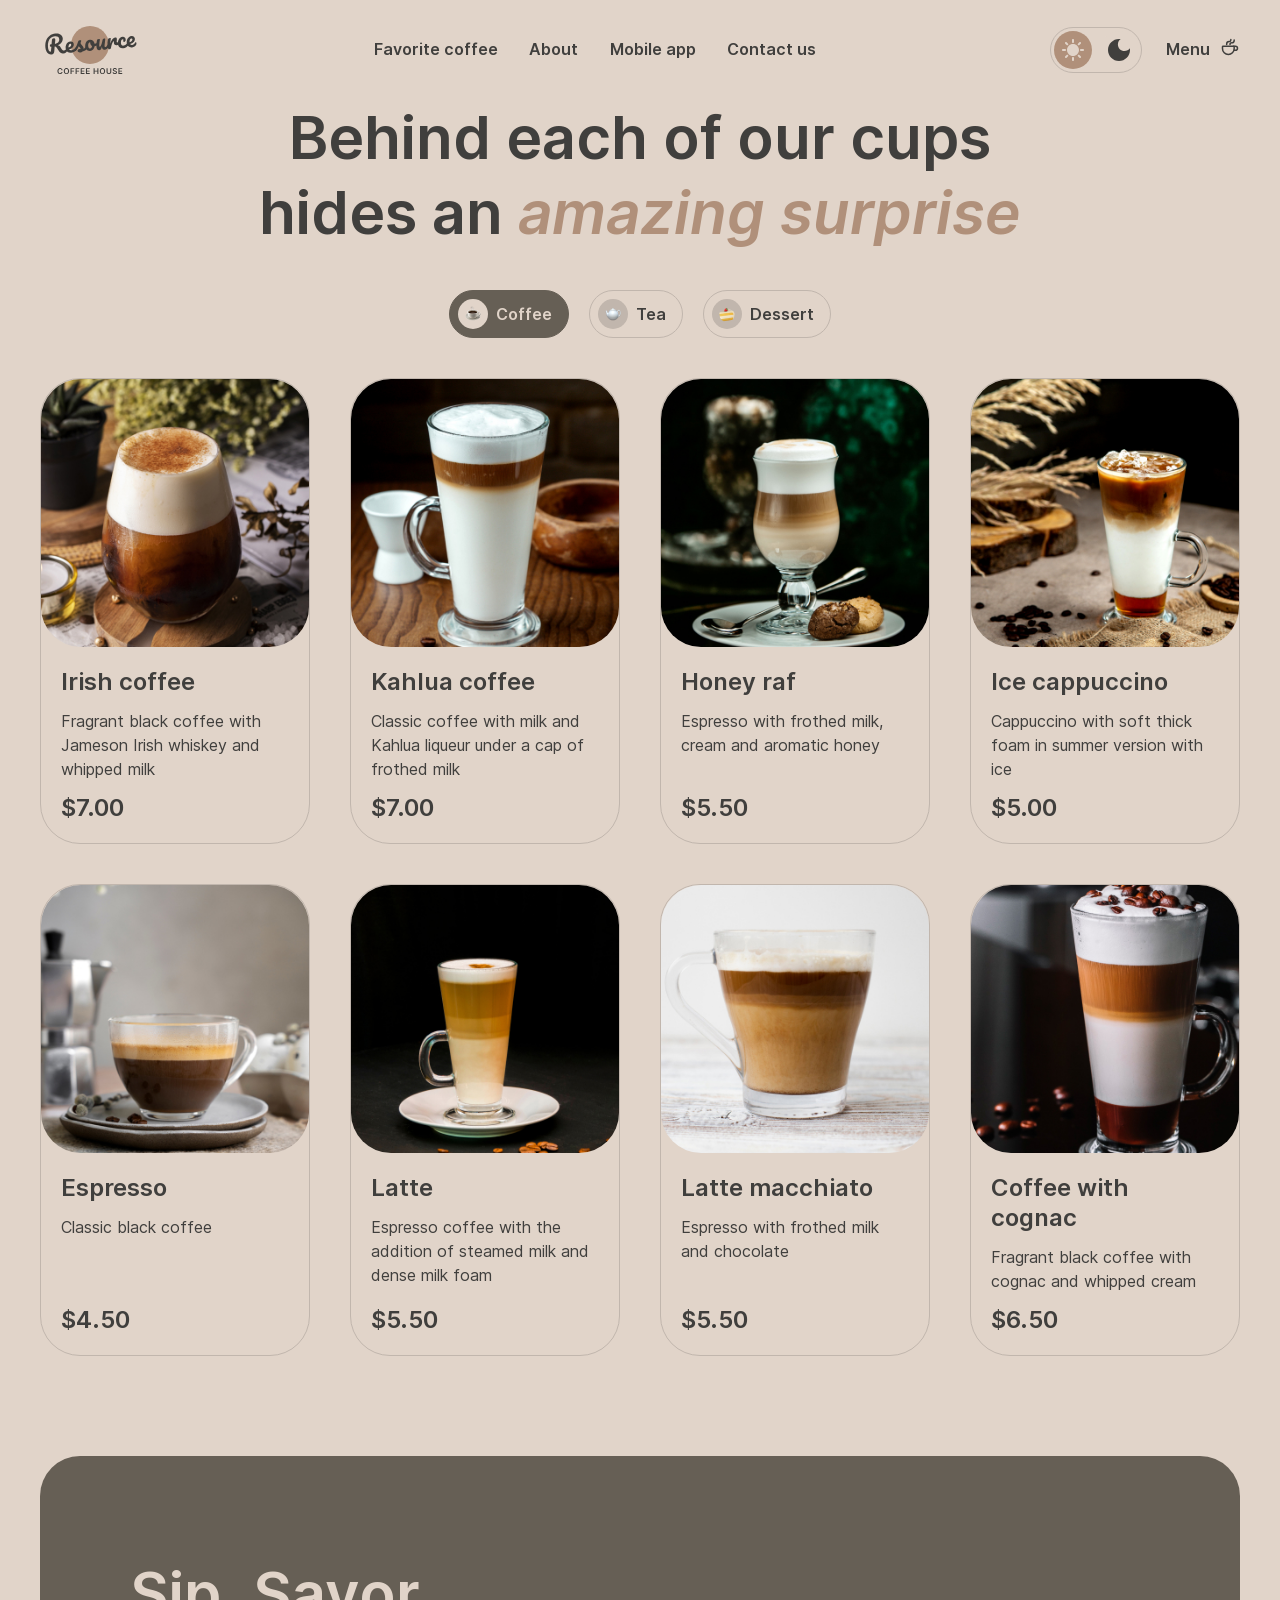
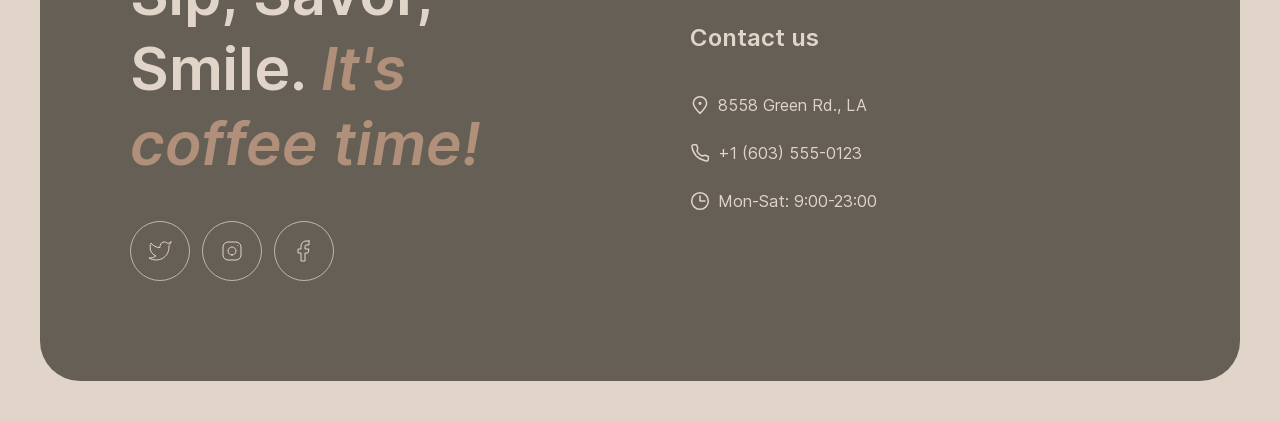
==== menu.html @ 02396955 "feat: implement theme changing" ====
<!DOCTYPE html>
<html lang="en">

<head>
  <meta charset="UTF-8">
  <meta name="viewport" content="width=device-width, initial-scale=1.0">
  <title>Menu</title>
  <link rel="stylesheet" href="style.css">
</head>

<body>
  <div class="wrapper">
    <header class="header">
      <a href="index.html" class="header_main-page">
        <svg class="main-icon">
          <use href="assets/svg/sprites.svg#main-icon"></use>
        </svg>
      </a>
      <nav class="header-menu">
        <ul class="header-menu_list">
          <li class="header-menu_list-item"><a href="index.html#favorite" class="list-item_link">Favorite coffee</a>
          </li>
          <li class="header-menu_list-item"><a href="index.html#about" class="list-item_link">About</a></li>
          <li class="header-menu_list-item"><a href="index.html#mobile-app" class="list-item_link">Mobile app</a></li>
          <li class="header-menu_list-item"><a href="index.html#contact-us" class="list-item_link">Contact us</a></li>
        </ul>
      </nav>
      <div class="header_theme-selector">
        <button class="theme-button button light active">
          <svg class="theme-icon sun-icon">
            <use href="assets/svg/sprites.svg#sun-icon"></use>
          </svg>
        </button>
        <button class="theme-button button dark">
          <svg class="theme-icon moon-icon">
            <use href="assets/svg/sprites.svg#moon-icon"></use>
          </svg>
        </button>
      </div>
      <a href="menu.html" class="header_menu-button">
        <span>Menu</span>
        <svg class="cup-icon" aria-hidden="true">
          <use href="assets/svg/sprites.svg#cup-icon"></use>
        </svg>
      </a>
    </header>
    <main class="main">
      <section class="catalogue-section">
        <h1 class="catalogue-section_title section_title title">Behind each of our cups hides an <span
            class="accent">amazing surprise</span>
        </h1>
        <div class="catalogue-section_buttons">
          <button class="catalogue-section_button button active">
            <img src="assets/img/coffee-cup.png" alt="" class="catalogue-section_button-image">
            <span>Coffee</span>
          </button>
          <button class="catalogue-section_button button">
            <img src="assets/img/teapot.png" alt="" class="catalogue-section_button-image">
            <span>Tea</span>
          </button>
          <button class="catalogue-section_button button">
            <img src="assets/img/cake-slice.png" alt="" class="catalogue-section_button-image">
            <span>Dessert</span>
          </button>
        </div>
        <div class="catalogue-cards">
          <div class="catalogue-card">
            <img src="assets/img/coffee-1.jpg" alt="Irish coffee" class="catalogue-card_image">
            <div class="catalogue-card_info">
              <h2 class="catalogue-card_title title">Irish coffee</h2>
              <p class="catalogue-card_description">Fragrant black coffee with Jameson Irish whiskey and whipped milk
              </p>
              <h3 class="catalogue-card_price title">$7.00</h3>
            </div>
          </div>
          <div class="catalogue-card">
            <img src="assets/img/coffee-2.jpg" alt="Kahlua coffee" class="catalogue-card_image">
            <div class="catalogue-card_info">
              <h3 class="catalogue-card_title">Kahlua coffee</h3>
              <p class="catalogue-card_description">Classic coffee with milk and Kahlua liqueur under a cap of frothed
                milk</p>
              <h3 class="catalogue-card_price">$7.00</h3>
            </div>
          </div>
          <div class="catalogue-card">
            <img src="assets/img/coffee-3.jpg" alt="Honey raf" class="catalogue-card_image">
            <div class="catalogue-card_info">
              <h3 class="catalogue-card_title">Honey raf</h3>
              <p class="catalogue-card_description">Espresso with frothed milk, cream and aromatic honey</p>
              <h3 class="catalogue-card_price">$5.50</h3>
            </div>
          </div>
          <div class="catalogue-card">
            <img src="assets/img/coffee-4.jpg" alt="Ice cappuccino" class="catalogue-card_image">
            <div class="catalogue-card_info">
              <h3 class="catalogue-card_title">Ice cappuccino</h3>
              <p class="catalogue-card_description">Cappuccino with soft thick foam in summer version with ice</p>
              <h3 class="catalogue-card_price">$5.00</h3>
            </div>
          </div>
          <div class="catalogue-card">
            <img src="assets/img/coffee-5.jpg" alt="Espresso" class="catalogue-card_image">
            <div class="catalogue-card_info">
              <h3 class="catalogue-card_title">Espresso</h3>
              <p class="catalogue-card_description">Classic black coffee</p>
              <h3 class="catalogue-card_price">$4.50</h3>
            </div>
          </div>
          <div class="catalogue-card">
            <img src="assets/img/coffee-6.jpg" alt="Latte" class="catalogue-card_image">
            <div class="catalogue-card_info">
              <h3 class="catalogue-card_title">Latte</h3>
              <p class="catalogue-card_description">Espresso coffee with the addition of steamed milk and dense milk
                foam
              </p>
              <h3 class="catalogue-card_price">$5.50</h3>
            </div>
          </div>
          <div class="catalogue-card">
            <img src="assets/img/coffee-7.jpg" alt="Latte macchiato" class="catalogue-card_image">
            <div class="catalogue-card_info">
              <h3 class="catalogue-card_title">Latte macchiato</h3>
              <p class="catalogue-card_description">Espresso with frothed milk and chocolate</p>
              <h3 class="catalogue-card_price">$5.50</h3>
            </div>
          </div>
          <div class="catalogue-card">
            <img src="assets/img/coffee-8.jpg" alt="Coffee with cognac" class="catalogue-card_image">
            <div class="catalogue-card_info">
              <h3 class="catalogue-card_title title">Coffee with cognac</h3>
              <p class="catalogue-card_description">Fragrant black coffee with cognac and whipped cream</p>
              <h3 class="catalogue-card_price title">$6.50</h3>
            </div>
          </div>
        </div>
      </section>
    </main>
    <footer class="footer" id="contact-us">
      <div class="footer-container">
        <div class="deviz-container">
          <h2 class="deviz-container_title title section_title">Sip, Savor, Smile. <span class="accent">It's coffee
              time!</span></h2>
          <div class="social-buttons">
            <a href="https://x.com" target="_blank" rel="external" class="button social-button">
              <svg class="social-icon twitter-icon">
                <use href="assets/svg/sprites.svg#twitter-icon"></use>
              </svg>
            </a>
            <a href="https://instagram.com" target="_blank" rel="external" class="button social-button">
              <svg class="social-icon instagram-icon">
                <use href="assets/svg/sprites.svg#instagram-icon"></use>
              </svg>
            </a>
            <a href="https://facebook.com" target="_blank" rel="external" class="button social-button">
              <svg class="social-icon facebook-icon">
                <use href="assets/svg/sprites.svg#facebook-icon"></use>
              </svg>
            </a>
          </div>
        </div>
        <div class="contacts-container">
          <h3 class="contacts-container_title title">Contact us</h3>
          <ul class="contacts-list">
            <li class="contact-item map">
              <a href="geo:30.1738192,-92.0418576,114m" class="contact-item_link">
                <svg class="map-icon" aria-hidden="true">
                  <use href="assets/svg/sprites.svg#map-icon"></use>
                </svg>
                <span>8558 Green Rd., LA</span>
              </a>
            </li>
            <li class="contact-item phone">
              <a href="tel:+16035550123" class="contact-item_link">
                <svg class="phone-icon" aria-hidden="true">
                  <use href="assets/svg/sprites.svg#phone-icon"></use>
                </svg>
                <span>+1 (603) 555-0123</span>
              </a>
            </li>
            <li class="contact-item worktime">
              <svg class="clock-icon" aria-hidden="true">
                <use href="assets/svg/sprites.svg#clock-icon"></use>
              </svg>
              <span>Mon-Sat: 9:00-23:00</span>
            </li>
          </ul>
        </div>
      </div>
    </footer>

  </div>
  <script src="index.js"></script>
</body>

</html>
---- style.css ----
@font-face {
  font-family: 'Inter';
  src: url('assets/fonts/Inter-Regular.woff2') format('woff2');
  font-weight: 400;
  font-style: normal;
  font-display: swap;
}

/* 2. Italic (Курсив) */
@font-face {
  font-family: 'Inter';
  src: url('assets/fonts/Inter-Italic.woff2') format('woff2');
  font-weight: 400;
  font-style: italic;
  font-display: swap;
}

/* 3. SemiBold (Полужирный) */
@font-face {
  font-family: 'Inter';
  src: url('assets/fonts/Inter-SemiBold.woff2') format('woff2');
  font-weight: 600;
  /* 600 — это стандартное цифровое значение для SemiBold */
  font-style: normal;
  font-display: swap;
}

/* 4. SemiBold Italic (Полужирный курсив) */
@font-face {
  font-family: 'Inter';
  src: url('assets/fonts/Inter-SemiBoldItalic.woff2') format('woff2');
  font-weight: 600;
  font-style: italic;
  font-display: swap;
}

:root {
  color-scheme: light dark;
  --text-primary: light-dark(#403f3d, #e1d4c9);
  --text-inverse: light-dark(#e1d4c9, #e1d4c9);
  --text-accent: light-dark(#b0907a, #b0907a);
  --bg-page: light-dark(#e1d4c9, #292826);
  --bg-container: light-dark(#665f55, #403f3d);
  --bg-overlay: light-dark(#403f3dcc, #292826cc);
  --border-primary: light-dark(#c1b6ad, #665f55);
  --border-inverse: light-dark(#665f55, #c1b6ad);
}

[data-theme="light"] {
  color-scheme: light;
}

[data-theme="dark"] {
  color-scheme: dark;
}

* {
  margin: 0;
  padding: 0;
  box-sizing: border-box;
}

html {
  scroll-behavior: smooth;
}

body {
  font-family: "Inter", sans-serif;
  font-optical-sizing: auto;
  font-style: normal;
  font-weight: 400;
  line-height: 150%;
  color: var(--text-primary);
  background-color: var(--bg-page);
}

.wrapper {
  display: flex;
  flex-direction: column;
  max-inline-size: 1440px;
  margin: 0 auto;
}

.header {
  display: flex;
  align-items: center;
  padding: 20px 40px;
  font-weight: 600;
  gap: 24px;
}

.header_main-page {
  margin-inline-end: auto;
}

.main-icon {
  display: flex;
  inline-size: 100px;
  block-size: 60px;
  fill: var(--text-primary);
}

@media screen and (max-width: 768px) {
  .header-menu {
    display: none;
  }
}

.header-menu_list {
  display: flex;
  justify-content: space-between;
  align-items: center;
  list-style-type: none;
  gap: clamp(0.313rem, -2.188rem + 5.208vi, 2.5rem);
}

.header_theme-selector {
  display: flex;
  gap: 8px;
  padding: 3px;
  border-radius: 100px;
  margin-inline-start: auto;
  border: 1px solid var(--border-primary);
}

.button {
  border: 0;
  border-radius: 100px;
  background-color: var(--bg-page);
  font: inherit;
  color: inherit;
  font-weight: 600;
  cursor: pointer;
  display: flex;
  align-items: center;
  justify-content: center;
}

.theme-button {
  padding: 8px;
  transition: background-color 0.3s ease-in-out;
}

.theme-button .theme-icon {
  pointer-events: none;
}

.sun-icon {
  inline-size: 22px;
  block-size: 22px;
  fill: var(--text-inverse);
  transition: fill 0.3s ease-in-out;
}

.moon-icon {
  inline-size: 22px;
  block-size: 22px;
  fill: var(--text-primary);
  transition: fill 0.3s ease-in-out;
}

.theme-button:hover {
  background-color: var(--bg-container);
}

.theme-button:hover .moon-icon {
  fill: var(--text-inverse);
}

.theme-button.active {
  background-color: var(--text-accent);
}

.header_menu-button {
  border-radius: 0;
  display: flex;
  gap: 10px;
  text-decoration: none;
  color: inherit;
  border-block-end: 2px solid transparent;
  transition: border-color 0.3s ease-in-out;
}

.header_menu-button:hover {
  border-block-end-color: var(--text-primary);
}

@media screen and (max-width: 768px) {
  .header_menu-button {
    display: none;
  }
}

.cup-icon {
  inline-size: 20px;
  block-size: 20px;
  fill: none;
  stroke: var(--text-primary);
}

.header-menu_list-item {
  text-align: center;
  border-block-end: 2px solid transparent;
  transition: border-color 0.3s ease-in-out;
}

.header-menu_list-item:hover {
  border-block-end-color: var(--text-primary);
}

.list-item_link {
  text-decoration: none;
  color: inherit;
  padding-block: 10px;
}

.header_hamburger {
  display: none;
  inline-size: 44px;
  block-size: 44px;
  border: 1px solid var(--border-inverse);
  border-radius: 100px;
}

@media screen and (max-width: 768px) {
  .header_hamburger {
    display: flex;
    position: relative;
    flex-direction: column;
    justify-content: center;
    gap: 8px;
    align-items: center;
  }

  .header_hamburger-line {
    width: 16px;
    border: 1.5px solid var(--text-primary);
    transition: all 0.5s ease-in-out;
  }
}

.main {
  padding: 0 40px;
  display: flex;
  flex-direction: column;
  gap: 100px;
}

.hero-section {
  background-image: url('assets/img/hero.jpg');
  background-position: center;
  background-size: cover;
  color: var(--text-inverse);
  border-radius: 40px;
}

.title {
  font-weight: 600;
}

.hero-section_container {
  inline-size: 530px;
  display: flex;
  flex-direction: column;
  gap: 40px;
  margin: 100px 100px 100px clamp(3.75rem, 0.893rem + 5.952vi, 6.25rem);
}

.hero-section_title {
  line-height: 105%;
  font-size: 72px;
}


.catalogue-section_title {
  max-width: 800px;
  text-align: center;
}

.catalogue-section {
  display: flex;
  flex-direction: column;
  gap: 40px;
  align-items: center;
}

.catalogue-section_buttons {
  display: flex;
  gap: 20px;
}

.catalogue-section_button {
  border: 1px solid var(--border-primary);
  border-radius: 100px;
  padding: 8px 16px 8px 8px;
  display: flex;
  gap: 8px;
  transition: background-color 0.3s ease-in-out, border-color 0.3s ease-in-out, color 0.3s ease-in-out;
}

.catalogue-section_button:hover {
  border-color: var(--bg-container);
  background-color: var(--bg-container);
  color: var(--text-inverse);
}

.catalogue-section_button-image {
  inline-size: 30px;
  padding: 7px;
  border-radius: 100px;
  background-color: var(--border-primary);
  transition: background-color 0.3s ease-in-out;
}

.catalogue-section_button:hover .catalogue-section_button-image {
  background-color: var(--bg-page);
}

.catalogue-section_button.active {
  border-color: var(--bg-container);
  background-color: var(--bg-container);
  color: var(--text-inverse);
}

.catalogue-section_button.active .catalogue-section_button-image {
  background-color: var(--bg-page);
}

.catalogue-cards {
  display: grid;
  grid-template-columns: repeat(4, 1fr);
  grid-template-rows: auto;
  gap: 40px;
  inline-size: 100%;
  max-inline-size: 100%;
}

.catalogue-card {
  display: flex;
  flex-direction: column;
  border-radius: 40px;
  border: 1px solid var(--border-primary);
}

.catalogue-card_image {
  inline-size: 100%;
  border-radius: 40px;
  object-view-box: inset(5%);
  transition: object-view-box 0.3s ease-in-out;
}

.catalogue-card_image:hover {
  object-view-box: inset(0%);
}

.catalogue-card_info {
  display: flex;
  flex-direction: column;
  gap: 12px;
  margin: 20px;
  block-size: 100%;
}

.catalogue-card_price {
  margin-block-start: auto;
}

.hero-section_button {
  align-self: flex-start;
  padding: 20px 78px;
  text-decoration: none;
  color: var(--text-primary);
  display: flex;
  align-items: center;
  gap: 0;
  transition: gap 0.3s ease-in-out, padding 0.3s ease-in-out;
}

.hero-section_button .cup-icon {
  max-inline-size: 0;
  opacity: 0;
  transition: max-inline-size 0.3s ease-in-out, opacity 0.3s ease-in-out;
}

.hero-section_button:hover {
  gap: 8px;
  padding-inline: 64px;
}

.hero-section_button:hover .cup-icon {
  max-inline-size: 20px;
  opacity: 1;
}

.section_title {
  line-height: 125%;
  font-size: 60px;
}

.slider-content_about-title,
.contacts-container_title,
.catalogue-card_title,
.catalogue-card_price {
  line-height: 125%;
  font-size: 24px;
}

.title .accent {
  font-style: italic;
  color: var(--text-accent);
}

.slider-section {
  display: flex;
  flex-direction: column;
  align-items: center;
  gap: 40px;
}

.slider-section_title {
  text-align: center;
}

.slider-container {
  display: flex;
  align-items: center;
  align-self: stretch;
}

.slider-icon {
  inline-size: 14px;
  block-size: 13px;
  fill: none;
  stroke: var(--text-primary);
  transition: stroke 0.3s ease-in-out;
}

.slider-buttons {
  display: flex;
  gap: 12px;
}

.slider-button {
  inline-size: 60px;
  block-size: 60px;
  border: 1px solid var(--border-primary);
  padding: 0;
  transition: background-color 0.3s ease-in-out, border-color 0.3s ease-in-out;
}

.slider-button:hover {
  border-color: var(--bg-container);
  background-color: var(--bg-container);
}

.slider-button:hover .slider-icon {
  stroke: var(--text-inverse);
}

.flat-button {
  inline-size: 40px;
  block-size: 4px;
  padding: 0;
  background-color: var(--border-primary);
}

.flat-button.active {
  background-color: var(--border-inverse);
}

.slider-content {
  inline-size: 480px;
  margin: 0 auto;
  display: flex;
  flex-direction: column;
  align-items: center;
  gap: 20px;
}

.slider-image {
  inline-size: 100%;
}

.slider-content_about {
  display: flex;
  flex-direction: column;
  align-items: center;
  gap: 16px;
}

.slider-content_about-description {
  text-align: center;
}

.about-section {
  display: flex;
  flex-direction: column;
  align-items: center;
  gap: 40px;
}

.about-section_images {
  inline-size: 100%;
  display: grid;
  grid-template-columns: 1fr 1fr;
  grid-template-rows: clamp(14.375rem, 0.089rem + 29.762vi, 26.875rem) clamp(4rem, 0rem + 8.333vi, 7.5rem) clamp(14.375rem, 0.089rem + 29.762vi, 26.875rem);
  gap: 40px;
  grid-template-areas:
    "img1 img3"
    "img1 img4"
    "img2 img4";
}

@media (max-width: 768px) {
  .about-section_images {
    grid-template-columns: 1fr;
    grid-template-rows: repeat(2, 590px);
    grid-template-areas:
      "img1"
      "img4";
  }

  .image2,
  .image3 {
    display: none;
  }
}

.about-section_image {
  inline-size: 100%;
  block-size: 100%;
  object-fit: cover;
  border-radius: 20px;
  object-position: center;
  object-view-box: inset(5%);
  transition: object-view-box 0.3s ease-in-out;
}

.about-section_image:hover {
  object-view-box: inset(0%);
}

.image1 {
  grid-area: img1;
}

.image2 {
  grid-area: img2;
}

.image3 {
  grid-area: img3;
}

.image4 {
  grid-area: img4;
}

.mobile-app-section {
  display: flex;
  justify-content: space-between;
  gap: 100px;
  align-items: center;
}

@media (max-width: 1024px) {
  .mobile-app-section {
    flex-direction: column;
  }
}

.mobile-app-section_container {
  display: flex;
  flex-direction: column;
  gap: 40px;
}

.mobile-app-section_download-buttons {
  display: flex;
  gap: 20px;
}

.mobile-app-section_download-button {
  border: 1px solid var(--border-primary);
  padding: 10px 20px;
  inline-size: 200px;
  display: flex;
  justify-content: start;
  gap: 12px;
  text-decoration: none;
  color: inherit;
  transition: background-color 0.3s ease-in-out, border-color 0.3s ease-in-out;
}

.mobile-app-section_download-button:hover {
  border-color: var(--bg-container);
  background-color: var(--bg-container);
}

.text-wrap {
  display: flex;
  flex-direction: column;
  gap: 2px;
  align-items: flex-start;
  transition: color 0.3s ease-in-out;
}

.mobile-app-section_download-button:hover .text-wrap {
  color: var(--text-inverse);
}

.mobile-app-icon {
  fill: var(--text-primary);
  transition: fill 0.3s ease-in-out;
}

.apple-icon {
  inline-size: 27px;
  block-size: 32px;
}

.google-play-icon {
  inline-size: 31px;
  block-size: 33px;
}

.mobile-app-section_download-button:hover .mobile-app-icon {
  fill: var(--text-inverse);
}

.caption {
  font-size: 10px;
  line-height: 140%;
}

.mobile-app-section_image {
  max-inline-size: 630px;
  inline-size: 100%;
  block-size: 100%;
  min-inline-size: 0;
}

.footer {
  padding: 100px 40px 40px;
  color: var(--text-inverse);
}

.footer-container {
  background-color: var(--bg-container);
  border-radius: 40px;
  padding: 100px clamp(3.75rem, 0.893rem + 5.952vi, 6.25rem);
  display: grid;
  grid-template-columns: 1fr 1fr;
  gap: 100px;
  align-items: center;
}

@media (max-width: 768px) {
  .footer-container {
    grid-template-columns: 1fr;
  }
}

.deviz-container,
.contacts-container {
  display: flex;
  flex-direction: column;
  gap: 40px;
}

.social-buttons {
  display: flex;
  gap: 12px;
}

.social-button {
  inline-size: 60px;
  block-size: 60px;
  padding: 0;
  background-color: var(--bg-container);
  border: 1px solid var(--border-primary);
  transition: background-color 0.3s ease-in-out;
}

.social-button:hover {
  background-color: var(--border-primary);
}

.social-icon {
  inline-size: 24px;
  block-size: 24px;
  fill: none;
  stroke: var(--text-inverse);
  transition: stroke 0.3s ease-in-out;
}

.social-button:hover .social-icon {
  stroke: var(--text-primary);
}

.contacts-list {
  list-style-type: none;
  display: flex;
  flex-direction: column;
  gap: 20px;
}

.contact-item_link,
.worktime {
  display: inline-flex;
  gap: 8px;
  align-items: center;
  text-decoration: none;
  color: inherit;
  border-block-end: 2px solid transparent;
  transition: border-color 0.3s ease-in-out;
}

.contact-item_link:hover {
  border-block-end-color: var(--text-inverse);
}

.phone-icon,
.clock-icon,
.map-icon {
  inline-size: 20px;
  block-size: 20px;
  fill: none;
  stroke: var(--text-inverse);
}

.map-icon {
  fill: var(--text-inverse);
}
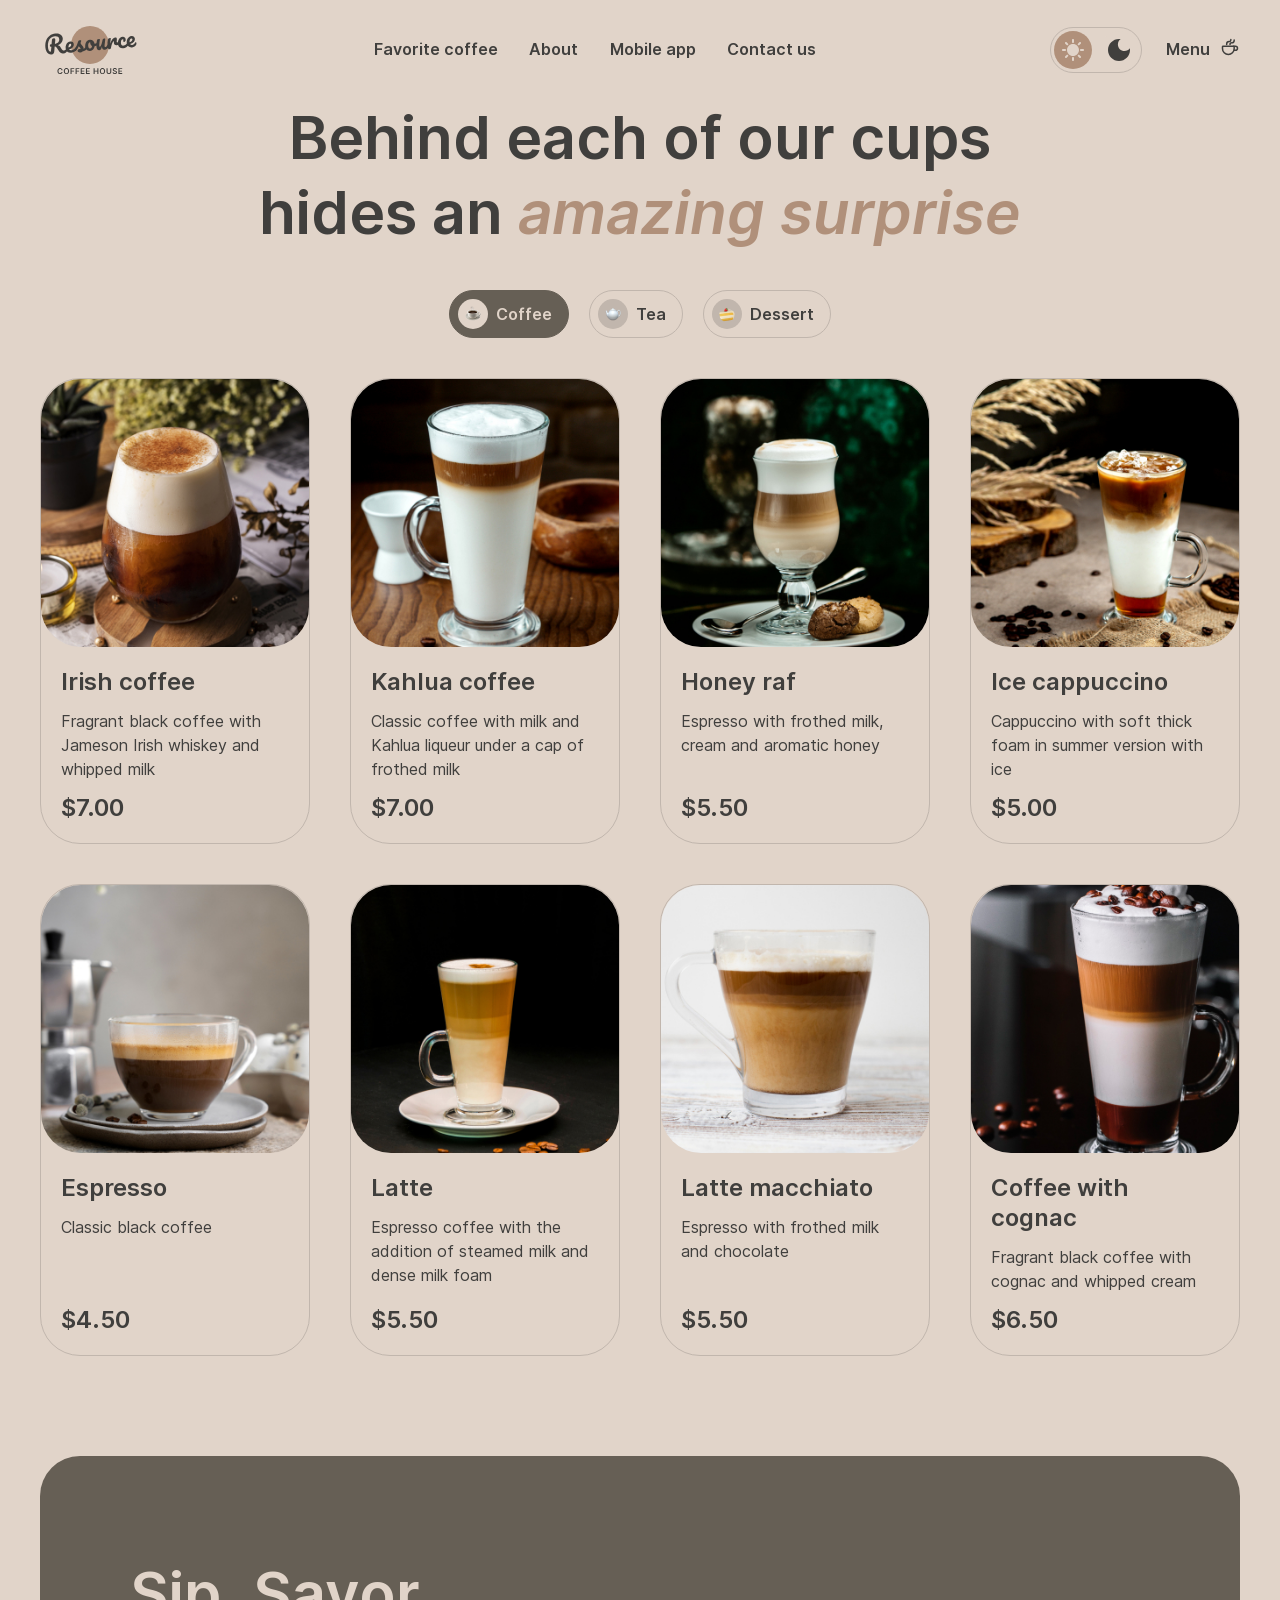
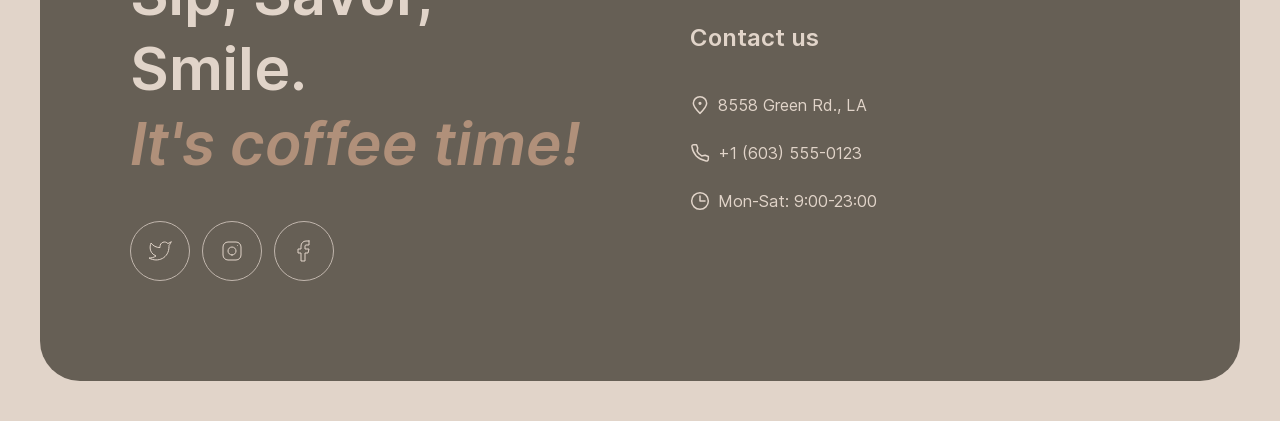
==== commit 66eab625: "feat: add adaptive for menu page" ====
--- a/menu.html
+++ b/menu.html
@@ -5,7 +5,19 @@
   <meta charset="UTF-8">
   <meta name="viewport" content="width=device-width, initial-scale=1.0">
   <title>Menu</title>
+  <script>
+    (function () {
+      try {
+        const theme = localStorage.getItem('theme');
+        if (theme === 'dark') document.documentElement.setAttribute('data-theme', 'dark');
+        else document.documentElement.setAttribute('data-theme', 'light');
+      } catch (error) {
+        document.documentElement.setAttribute('data-theme', 'light');
+      }
+    })();
+  </script>
   <link rel="stylesheet" href="style.css">
+  <link rel="icon" type="image/png" href="assets/img/coffee-cup.png">
 </head>
 
 <body>
@@ -43,6 +55,10 @@
           <use href="assets/svg/sprites.svg#cup-icon"></use>
         </svg>
       </a>
+      <div class="header_hamburger">
+        <span class="header_hamburger-line"></span>
+        <span class="header_hamburger-line"></span>
+      </div>
     </header>
     <main class="main">
       <section class="catalogue-section">
@@ -133,12 +149,17 @@
             </div>
           </div>
         </div>
+        <button class="more-button button slider-button">
+          <svg class="slider-icon more-button-icon">
+            <use href="assets/svg/sprites.svg#more-button-icon"></use>
+          </svg>
+        </button>
       </section>
     </main>
     <footer class="footer" id="contact-us">
       <div class="footer-container">
-        <div class="deviz-container">
-          <h2 class="deviz-container_title title section_title">Sip, Savor, Smile. <span class="accent">It's coffee
+        <div class="motto-container">
+          <h2 class="motto-container_title title section_title">Sip, Savor, Smile. <span class="accent">It's&nbsp;coffee
               time!</span></h2>
           <div class="social-buttons">
             <a href="https://x.com" target="_blank" rel="external" class="button social-button">
--- a/style.css
+++ b/style.css
@@ -89,6 +89,13 @@
   gap: 24px;
 }
 
+@media screen and (max-width: 768px) {
+  .header {
+    gap: clamp(0.75rem, 0.015rem + 3.093vi, 1.5rem);
+    padding-inline: clamp(1rem, -0.469rem + 6.186vi, 2.5rem);
+  }
+}
+
 .header_main-page {
   margin-inline-end: auto;
 }
@@ -246,6 +253,12 @@
   gap: 100px;
 }
 
+@media screen and (max-width: 768px) {
+  .main {
+    padding-inline: clamp(1rem, -0.469rem + 6.186vi, 2.5rem);
+  }
+}
+
 .hero-section {
   background-image: url('assets/img/hero.jpg');
   background-position: center;
@@ -260,10 +273,20 @@
 
 .hero-section_container {
   inline-size: 530px;
+  max-inline-size: 100%;
   display: flex;
   flex-direction: column;
   gap: 40px;
   margin: 100px 100px 100px clamp(3.75rem, 0.893rem + 5.952vi, 6.25rem);
+}
+
+@media screen and (max-width: 768px) {
+  .hero-section_container {
+    inline-size: auto;
+    margin-block: clamp(3.75rem, 1.302rem + 10.309vi, 6.25rem);
+    margin-inline-start: clamp(1rem, -1.693rem + 11.34vi, 3.75rem);
+    margin-inline-end: clamp(1rem, -4.142rem + 21.649vi, 6.25rem);
+  }
 }
 
 .hero-section_title {
@@ -271,6 +294,12 @@
   font-size: 72px;
 }
 
+@media screen and (max-width: 768px) {
+  .hero-section_title {
+    line-height: clamp(3.019rem, 1.348rem + 7.036vi, 4.725rem);
+    font-size: clamp(2.625rem, 0.789rem + 7.732vi, 4.5rem);
+  }
+}
 
 .catalogue-section_title {
   max-width: 800px;
@@ -287,6 +316,12 @@
 .catalogue-section_buttons {
   display: flex;
   gap: 20px;
+}
+
+@media screen and (max-width: 512px) {
+  .catalogue-section_buttons {
+    gap: clamp(0.5rem, -1.659rem + 9.091vi, 1.25rem);
+  }
 }
 
 .catalogue-section_button {
@@ -335,6 +370,26 @@
   max-inline-size: 100%;
 }
 
+@media screen and (max-width: 1024px) {
+  .catalogue-cards {
+    grid-template-columns: repeat(2, 1fr);
+  }
+
+  .catalogue-cards> :nth-child(n + 5) {
+    display: none;
+  }
+}
+
+@media screen and (max-width: 512px) {
+  .catalogue-cards {
+    grid-template-columns: 1fr;
+  }
+
+  .catalogue-card {
+    margin-inline: 19px;
+  }
+}
+
 .catalogue-card {
   display: flex;
   flex-direction: column;
@@ -395,6 +450,12 @@
 .section_title {
   line-height: 125%;
   font-size: 60px;
+}
+
+@media screen and (max-width: 768px) {
+  .section_title {
+    font-size: clamp(2rem, 0.286rem + 7.216vi, 3.75rem);
+  }
 }
 
 .slider-content_about-title,
@@ -405,6 +466,7 @@
   font-size: 24px;
 }
 
+
 .title .accent {
   font-style: italic;
   color: var(--text-accent);
@@ -425,6 +487,7 @@
   display: flex;
   align-items: center;
   align-self: stretch;
+  justify-content: space-between;
 }
 
 .slider-icon {
@@ -435,6 +498,11 @@
   transition: stroke 0.3s ease-in-out;
 }
 
+.more-button-icon {
+  inline-size: 24px;
+  block-size: 24px;
+}
+
 .slider-buttons {
   display: flex;
   gap: 12px;
@@ -448,6 +516,22 @@
   transition: background-color 0.3s ease-in-out, border-color 0.3s ease-in-out;
 }
 
+@media screen and (max-width: 668px) {
+  .slider-button {
+    display: none;
+  }
+}
+
+.more-button {
+  display: none;
+}
+
+@media screen and (max-width: 1024px) {
+  .more-button {
+    display: block;
+  }
+}
+
 .slider-button:hover {
   border-color: var(--bg-container);
   background-color: var(--bg-container);
@@ -470,7 +554,6 @@
 
 .slider-content {
   inline-size: 480px;
-  margin: 0 auto;
   display: flex;
   flex-direction: column;
   align-items: center;
@@ -511,7 +594,7 @@
     "img2 img4";
 }
 
-@media (max-width: 768px) {
+@media screen and (max-width: 768px) {
   .about-section_images {
     grid-template-columns: 1fr;
     grid-template-rows: repeat(2, 590px);
@@ -563,7 +646,7 @@
   align-items: center;
 }
 
-@media (max-width: 1024px) {
+@media screen and (max-width: 1024px) {
   .mobile-app-section {
     flex-direction: column;
   }
@@ -577,6 +660,7 @@
 
 .mobile-app-section_download-buttons {
   display: flex;
+  flex-wrap: wrap;
   gap: 20px;
 }
 
@@ -655,13 +739,19 @@
   align-items: center;
 }
 
-@media (max-width: 768px) {
+@media screen and (max-width: 768px) {
+  .footer {
+    padding-inline: clamp(1rem, -0.469rem + 6.186vi, 2.5rem);
+  }
+
   .footer-container {
     grid-template-columns: 1fr;
-  }
-}
-
-.deviz-container,
+    padding: clamp(3.75rem, 1.302rem + 10.309vi, 6.25rem) clamp(1rem, -1.693rem + 11.34vi, 3.75rem);
+    gap: clamp(2.5rem, -1.173rem + 15.464vi, 6.25rem);
+  }
+}
+
+.motto-container,
 .contacts-container {
   display: flex;
   flex-direction: column;
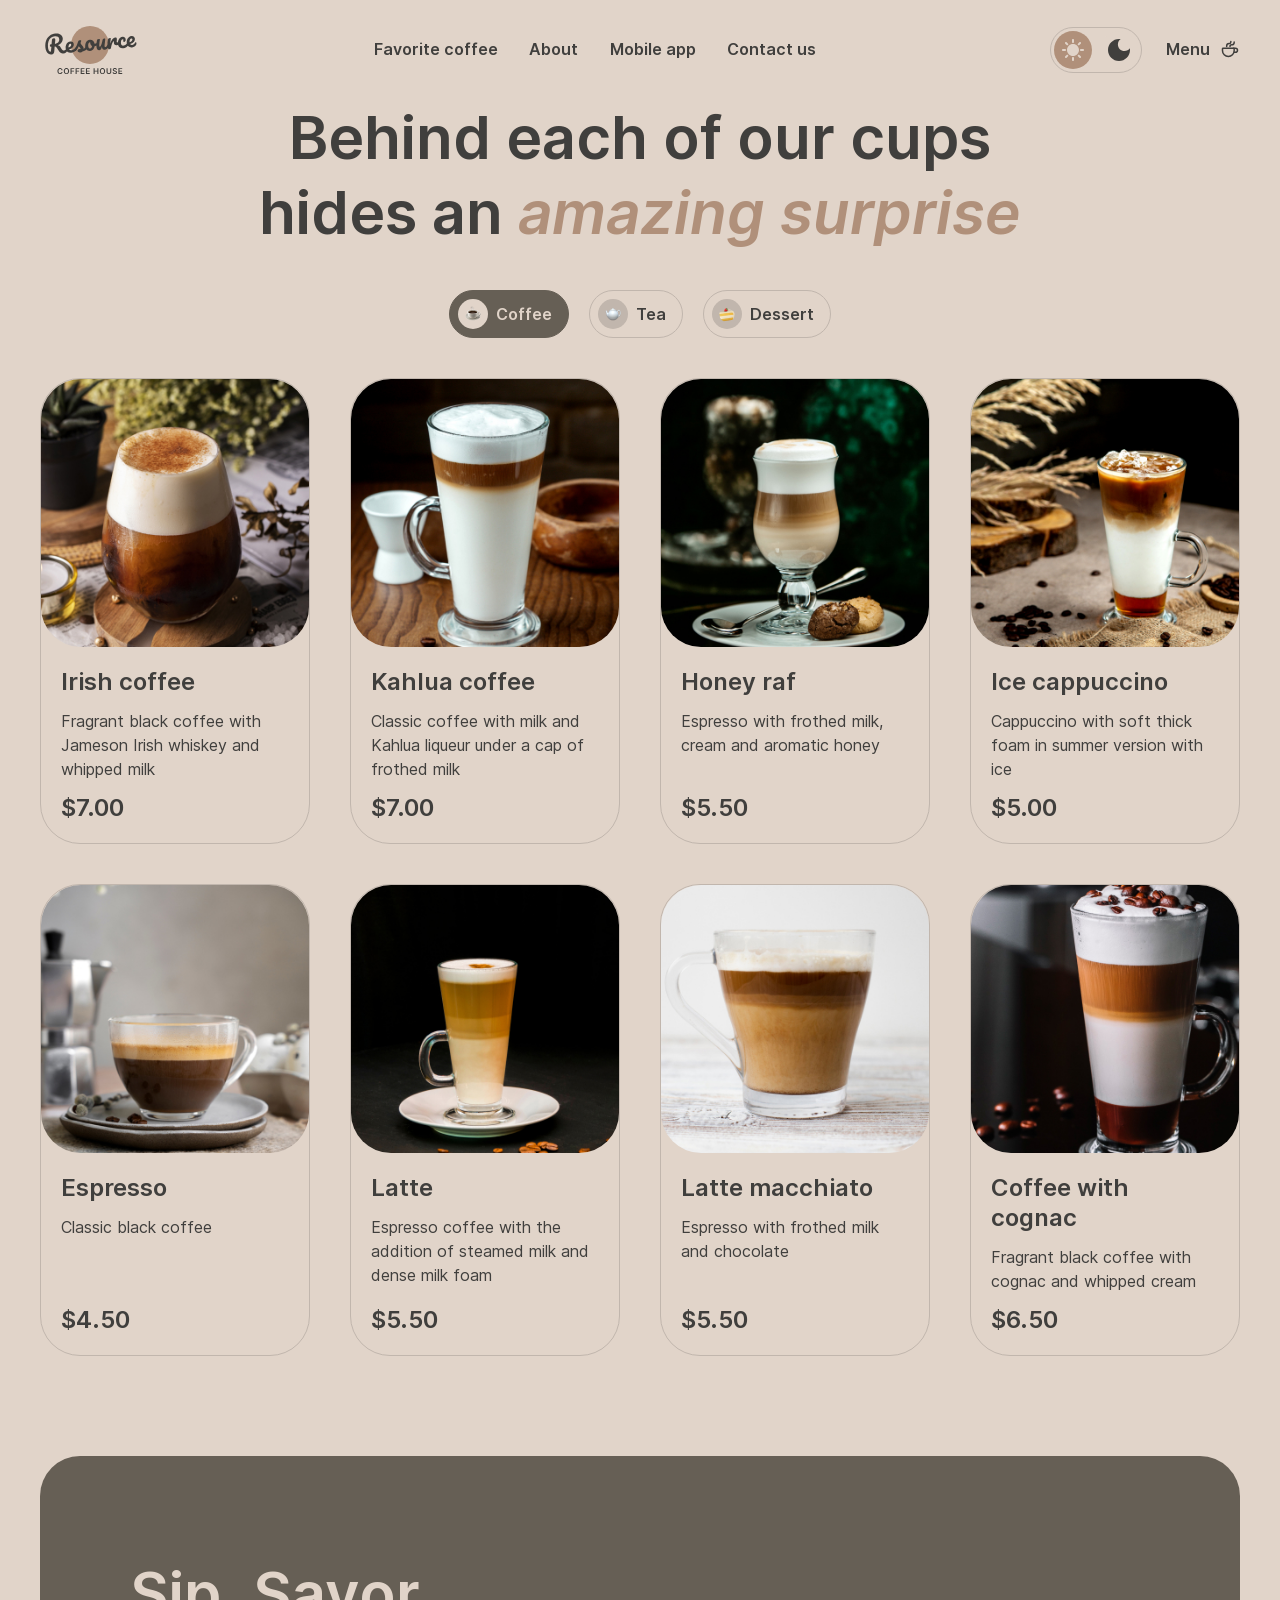
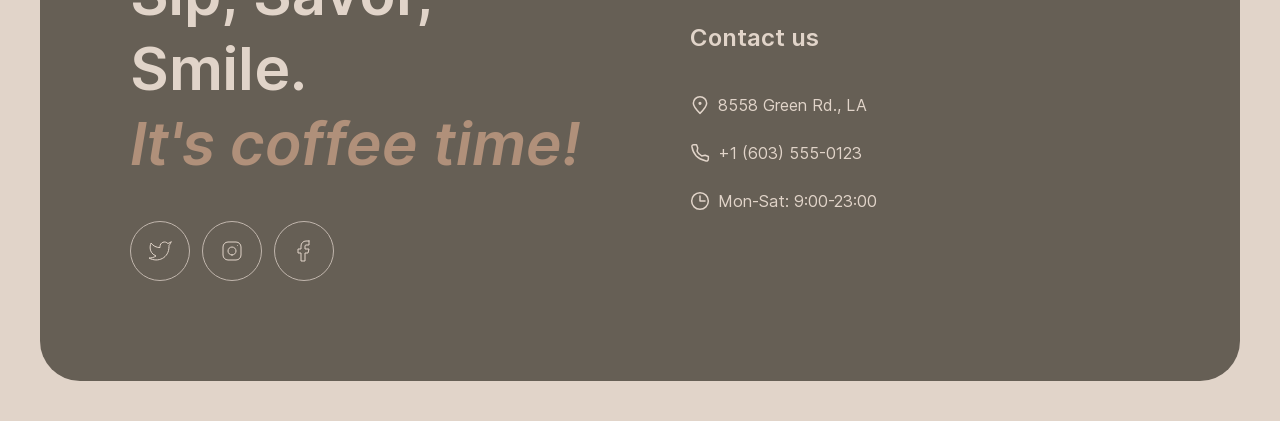
==== commit 938c6156: "feat: add hamburger menu" ====
--- a/menu.html
+++ b/menu.html
@@ -28,15 +28,23 @@
           <use href="assets/svg/sprites.svg#main-icon"></use>
         </svg>
       </a>
-      <nav class="header-menu">
-        <ul class="header-menu_list">
-          <li class="header-menu_list-item"><a href="index.html#favorite" class="list-item_link">Favorite coffee</a>
-          </li>
-          <li class="header-menu_list-item"><a href="index.html#about" class="list-item_link">About</a></li>
-          <li class="header-menu_list-item"><a href="index.html#mobile-app" class="list-item_link">Mobile app</a></li>
-          <li class="header-menu_list-item"><a href="index.html#contact-us" class="list-item_link">Contact us</a></li>
-        </ul>
-      </nav>
+      <div class="header-menu_wrapper">
+        <nav class="header-menu">
+          <ul class="header-menu_list">
+            <li class="header-menu_list-item"><a href="index.html#favorite" class="list-item_link">Favorite coffee</a>
+            </li>
+            <li class="header-menu_list-item"><a href="index.html#about" class="list-item_link">About</a></li>
+            <li class="header-menu_list-item"><a href="index.html#mobile-app" class="list-item_link">Mobile app</a></li>
+            <li class="header-menu_list-item"><a href="index.html#contact-us" class="list-item_link">Contact us</a></li>
+          </ul>
+        </nav>
+        <a href="menu.html" class="header_menu-button button">
+          <span>Menu</span>
+          <svg class="cup-icon" aria-hidden="true">
+            <use href="assets/svg/sprites.svg#cup-icon"></use>
+          </svg>
+        </a>
+      </div>
       <div class="header_theme-selector">
         <button class="theme-button button light active">
           <svg class="theme-icon sun-icon">
@@ -49,12 +57,6 @@
           </svg>
         </button>
       </div>
-      <a href="menu.html" class="header_menu-button">
-        <span>Menu</span>
-        <svg class="cup-icon" aria-hidden="true">
-          <use href="assets/svg/sprites.svg#cup-icon"></use>
-        </svg>
-      </a>
       <div class="header_hamburger">
         <span class="header_hamburger-line"></span>
         <span class="header_hamburger-line"></span>
@@ -183,7 +185,8 @@
           <h3 class="contacts-container_title title">Contact us</h3>
           <ul class="contacts-list">
             <li class="contact-item map">
-              <a href="geo:30.1738192,-92.0418576,114m" class="contact-item_link">
+              <a href="https://maps.app.goo.gl/gYYZoxvgKLScQP7v8" target="_blank" rel="external"
+                class="contact-item_link">
                 <svg class="map-icon" aria-hidden="true">
                   <use href="assets/svg/sprites.svg#map-icon"></use>
                 </svg>
@@ -210,7 +213,7 @@
     </footer>
 
   </div>
-  <script src="index.js"></script>
+  <script type="module" src="index.js"></script>
 </body>
 
 </html>
--- a/style.css
+++ b/style.css
@@ -82,6 +82,7 @@
 }
 
 .header {
+  position: relative;
   display: flex;
   align-items: center;
   padding: 20px 40px;
@@ -98,6 +99,12 @@
 
 .header_main-page {
   margin-inline-end: auto;
+  border-radius: 20px;
+  transition: background-color 0.3s ease-in-out;
+}
+
+.header_main-page:hover {
+  background-color: var(--bg-container);
 }
 
 .main-icon {
@@ -105,12 +112,15 @@
   inline-size: 100px;
   block-size: 60px;
   fill: var(--text-primary);
-}
-
-@media screen and (max-width: 768px) {
-  .header-menu {
-    display: none;
-  }
+  transition: fill 0.3s ease-in-out;
+}
+
+.header_main-page:hover .main-icon {
+  fill: var(--text-inverse);
+}
+
+.header-menu_wrapper {
+  display: contents;
 }
 
 .header-menu_list {
@@ -179,6 +189,7 @@
 }
 
 .header_menu-button {
+  order: 4;
   border-radius: 0;
   display: flex;
   gap: 10px;
@@ -192,17 +203,49 @@
   border-block-end-color: var(--text-primary);
 }
 
-@media screen and (max-width: 768px) {
-  .header_menu-button {
-    display: none;
-  }
-}
-
 .cup-icon {
   inline-size: 20px;
   block-size: 20px;
   fill: none;
   stroke: var(--text-primary);
+}
+
+@media screen and (max-width: 768px) {
+  body.is-open {
+    overflow-y: hidden;
+  }
+
+  .header-menu_wrapper {
+    padding-inline: 40px;
+    display: flex;
+    flex-direction: column;
+    gap: 100px;
+    justify-content: center;
+    align-items: center;
+    position: absolute;
+    inset: 100% 0 0 0;
+    height: calc(100dvh - 100%);
+    z-index: 10;
+    background-color: var(--bg-page);
+    font-size: 32px;
+    line-height: 125%;
+    clip-path: inset(0 0 0 100%);
+    transition: clip-path 0.3s ease-in-out;
+  }
+
+  .header-menu_wrapper.is-open {
+    clip-path: inset(0 0 0 0);
+  }
+
+  .header-menu_list {
+    flex-direction: column;
+    gap: 60px;
+  }
+
+  .cup-icon {
+    inline-size: 40px;
+    block-size: 40px;
+  }
 }
 
 .header-menu_list-item {
@@ -227,6 +270,7 @@
   block-size: 44px;
   border: 1px solid var(--border-inverse);
   border-radius: 100px;
+  cursor: pointer;
 }
 
 @media screen and (max-width: 768px) {
@@ -237,12 +281,30 @@
     justify-content: center;
     gap: 8px;
     align-items: center;
+    transition: background-color 0.3s ease-in-out, border-color 0.3s ease-in-out;
+  }
+
+  .header_hamburger:hover {
+    background-color: var(--bg-container);
+    border-color: var(--bg-container);
   }
 
   .header_hamburger-line {
     width: 16px;
     border: 1.5px solid var(--text-primary);
-    transition: all 0.5s ease-in-out;
+    transition: border-color 0.3s ease-in-out, transform 0.3s ease-in-out;
+  }
+
+  .header_hamburger:hover .header_hamburger-line {
+    border-color: var(--text-inverse);
+  }
+
+  .header_hamburger.is-open .header_hamburger-line:nth-child(1) {
+    transform: translateY(5px) rotate(45deg);
+  }
+
+  .header_hamburger.is-open .header_hamburger-line:nth-child(2) {
+    transform: translateY(-5px) rotate(-45deg);
   }
 }
 
@@ -395,6 +457,7 @@
   flex-direction: column;
   border-radius: 40px;
   border: 1px solid var(--border-primary);
+  cursor: pointer;
 }
 
 .catalogue-card_image {
@@ -404,7 +467,7 @@
   transition: object-view-box 0.3s ease-in-out;
 }
 
-.catalogue-card_image:hover {
+.catalogue-card:hover .catalogue-card_image {
   object-view-box: inset(0%);
 }
 
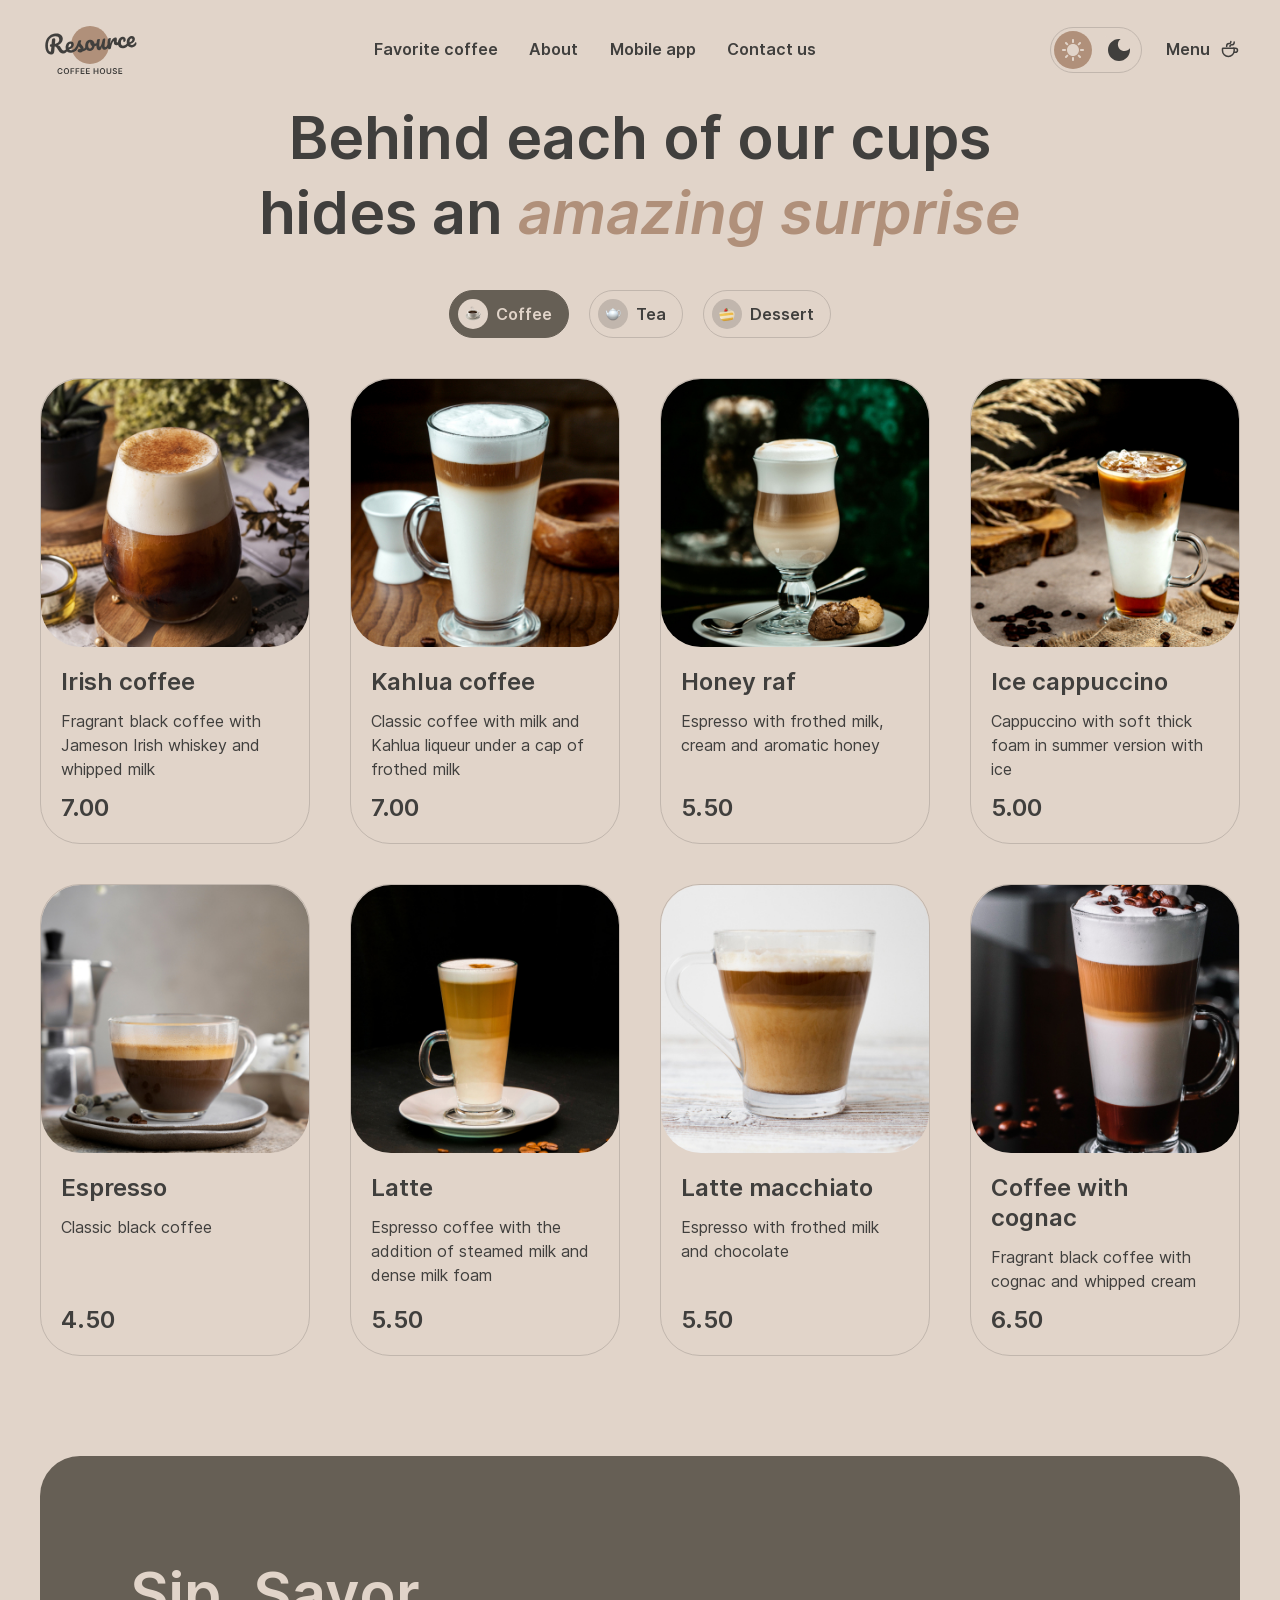
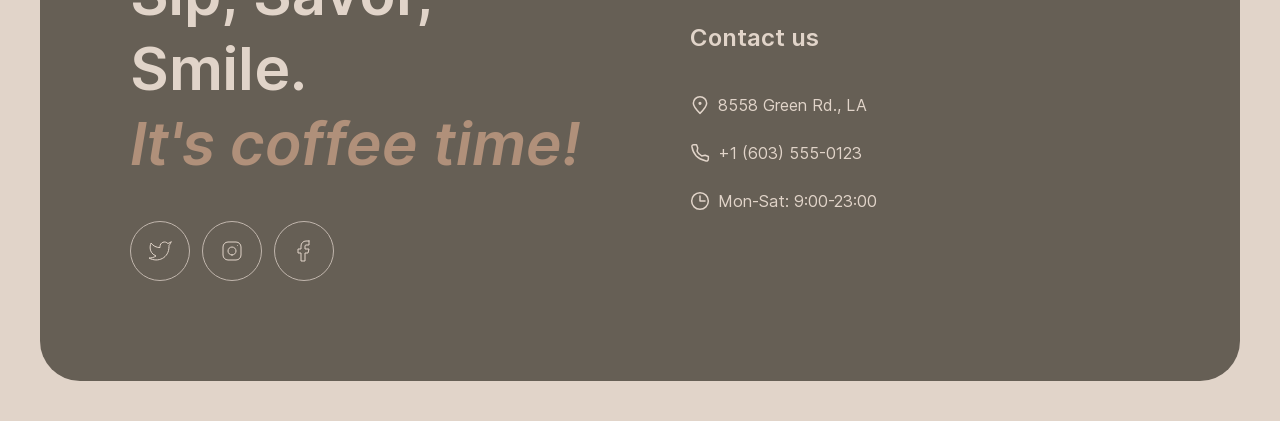
==== commit d77e0596: "feat: add menu page implementation from array" ====
--- a/menu.html
+++ b/menu.html
@@ -68,89 +68,20 @@
             class="accent">amazing surprise</span>
         </h1>
         <div class="catalogue-section_buttons">
-          <button class="catalogue-section_button button active">
+          <button class="catalogue-section_button button active" data-category="coffee">
             <img src="assets/img/coffee-cup.png" alt="" class="catalogue-section_button-image">
             <span>Coffee</span>
           </button>
-          <button class="catalogue-section_button button">
+          <button class="catalogue-section_button button" data-category="tea">
             <img src="assets/img/teapot.png" alt="" class="catalogue-section_button-image">
             <span>Tea</span>
           </button>
-          <button class="catalogue-section_button button">
+          <button class="catalogue-section_button button" data-category="dessert">
             <img src="assets/img/cake-slice.png" alt="" class="catalogue-section_button-image">
             <span>Dessert</span>
           </button>
         </div>
-        <div class="catalogue-cards">
-          <div class="catalogue-card">
-            <img src="assets/img/coffee-1.jpg" alt="Irish coffee" class="catalogue-card_image">
-            <div class="catalogue-card_info">
-              <h2 class="catalogue-card_title title">Irish coffee</h2>
-              <p class="catalogue-card_description">Fragrant black coffee with Jameson Irish whiskey and whipped milk
-              </p>
-              <h3 class="catalogue-card_price title">$7.00</h3>
-            </div>
-          </div>
-          <div class="catalogue-card">
-            <img src="assets/img/coffee-2.jpg" alt="Kahlua coffee" class="catalogue-card_image">
-            <div class="catalogue-card_info">
-              <h3 class="catalogue-card_title">Kahlua coffee</h3>
-              <p class="catalogue-card_description">Classic coffee with milk and Kahlua liqueur under a cap of frothed
-                milk</p>
-              <h3 class="catalogue-card_price">$7.00</h3>
-            </div>
-          </div>
-          <div class="catalogue-card">
-            <img src="assets/img/coffee-3.jpg" alt="Honey raf" class="catalogue-card_image">
-            <div class="catalogue-card_info">
-              <h3 class="catalogue-card_title">Honey raf</h3>
-              <p class="catalogue-card_description">Espresso with frothed milk, cream and aromatic honey</p>
-              <h3 class="catalogue-card_price">$5.50</h3>
-            </div>
-          </div>
-          <div class="catalogue-card">
-            <img src="assets/img/coffee-4.jpg" alt="Ice cappuccino" class="catalogue-card_image">
-            <div class="catalogue-card_info">
-              <h3 class="catalogue-card_title">Ice cappuccino</h3>
-              <p class="catalogue-card_description">Cappuccino with soft thick foam in summer version with ice</p>
-              <h3 class="catalogue-card_price">$5.00</h3>
-            </div>
-          </div>
-          <div class="catalogue-card">
-            <img src="assets/img/coffee-5.jpg" alt="Espresso" class="catalogue-card_image">
-            <div class="catalogue-card_info">
-              <h3 class="catalogue-card_title">Espresso</h3>
-              <p class="catalogue-card_description">Classic black coffee</p>
-              <h3 class="catalogue-card_price">$4.50</h3>
-            </div>
-          </div>
-          <div class="catalogue-card">
-            <img src="assets/img/coffee-6.jpg" alt="Latte" class="catalogue-card_image">
-            <div class="catalogue-card_info">
-              <h3 class="catalogue-card_title">Latte</h3>
-              <p class="catalogue-card_description">Espresso coffee with the addition of steamed milk and dense milk
-                foam
-              </p>
-              <h3 class="catalogue-card_price">$5.50</h3>
-            </div>
-          </div>
-          <div class="catalogue-card">
-            <img src="assets/img/coffee-7.jpg" alt="Latte macchiato" class="catalogue-card_image">
-            <div class="catalogue-card_info">
-              <h3 class="catalogue-card_title">Latte macchiato</h3>
-              <p class="catalogue-card_description">Espresso with frothed milk and chocolate</p>
-              <h3 class="catalogue-card_price">$5.50</h3>
-            </div>
-          </div>
-          <div class="catalogue-card">
-            <img src="assets/img/coffee-8.jpg" alt="Coffee with cognac" class="catalogue-card_image">
-            <div class="catalogue-card_info">
-              <h3 class="catalogue-card_title title">Coffee with cognac</h3>
-              <p class="catalogue-card_description">Fragrant black coffee with cognac and whipped cream</p>
-              <h3 class="catalogue-card_price title">$6.50</h3>
-            </div>
-          </div>
-        </div>
+        <div class="catalogue-cards"></div>
         <button class="more-button button slider-button">
           <svg class="slider-icon more-button-icon">
             <use href="assets/svg/sprites.svg#more-button-icon"></use>
--- a/style.css
+++ b/style.css
@@ -436,10 +436,6 @@
   .catalogue-cards {
     grid-template-columns: repeat(2, 1fr);
   }
-
-  .catalogue-cards> :nth-child(n + 5) {
-    display: none;
-  }
 }
 
 @media screen and (max-width: 512px) {
@@ -583,15 +579,9 @@
   .slider-button {
     display: none;
   }
-}
-
-.more-button {
-  display: none;
-}
-
-@media screen and (max-width: 1024px) {
-  .more-button {
-    display: block;
+
+  .slider-container {
+    justify-content: center;
   }
 }
 
@@ -602,6 +592,43 @@
 
 .slider-button:hover .slider-icon {
   stroke: var(--text-inverse);
+}
+
+.slider-content {
+  display: grid;
+  position: relative;
+}
+
+.slider-slide {
+  grid-area: 1 / 1;
+  opacity: 0;
+  visibility: hidden;
+  max-inline-size: 480px;
+  display: flex;
+  flex-direction: column;
+  align-items: center;
+  gap: 20px;
+  transition: opacity 0.3s ease-in-out, visibility 0.3s ease-in-out;
+}
+
+.slider-slide.active {
+  opacity: 1;
+  visibility: visible;
+}
+
+.slider-image {
+  inline-size: 100%;
+}
+
+.slider-content_about {
+  display: flex;
+  flex-direction: column;
+  align-items: center;
+  gap: 16px;
+}
+
+.slider-content_about-description {
+  text-align: center;
 }
 
 .flat-button {
@@ -613,29 +640,6 @@
 
 .flat-button.active {
   background-color: var(--border-inverse);
-}
-
-.slider-content {
-  inline-size: 480px;
-  display: flex;
-  flex-direction: column;
-  align-items: center;
-  gap: 20px;
-}
-
-.slider-image {
-  inline-size: 100%;
-}
-
-.slider-content_about {
-  display: flex;
-  flex-direction: column;
-  align-items: center;
-  gap: 16px;
-}
-
-.slider-content_about-description {
-  text-align: center;
 }
 
 .about-section {
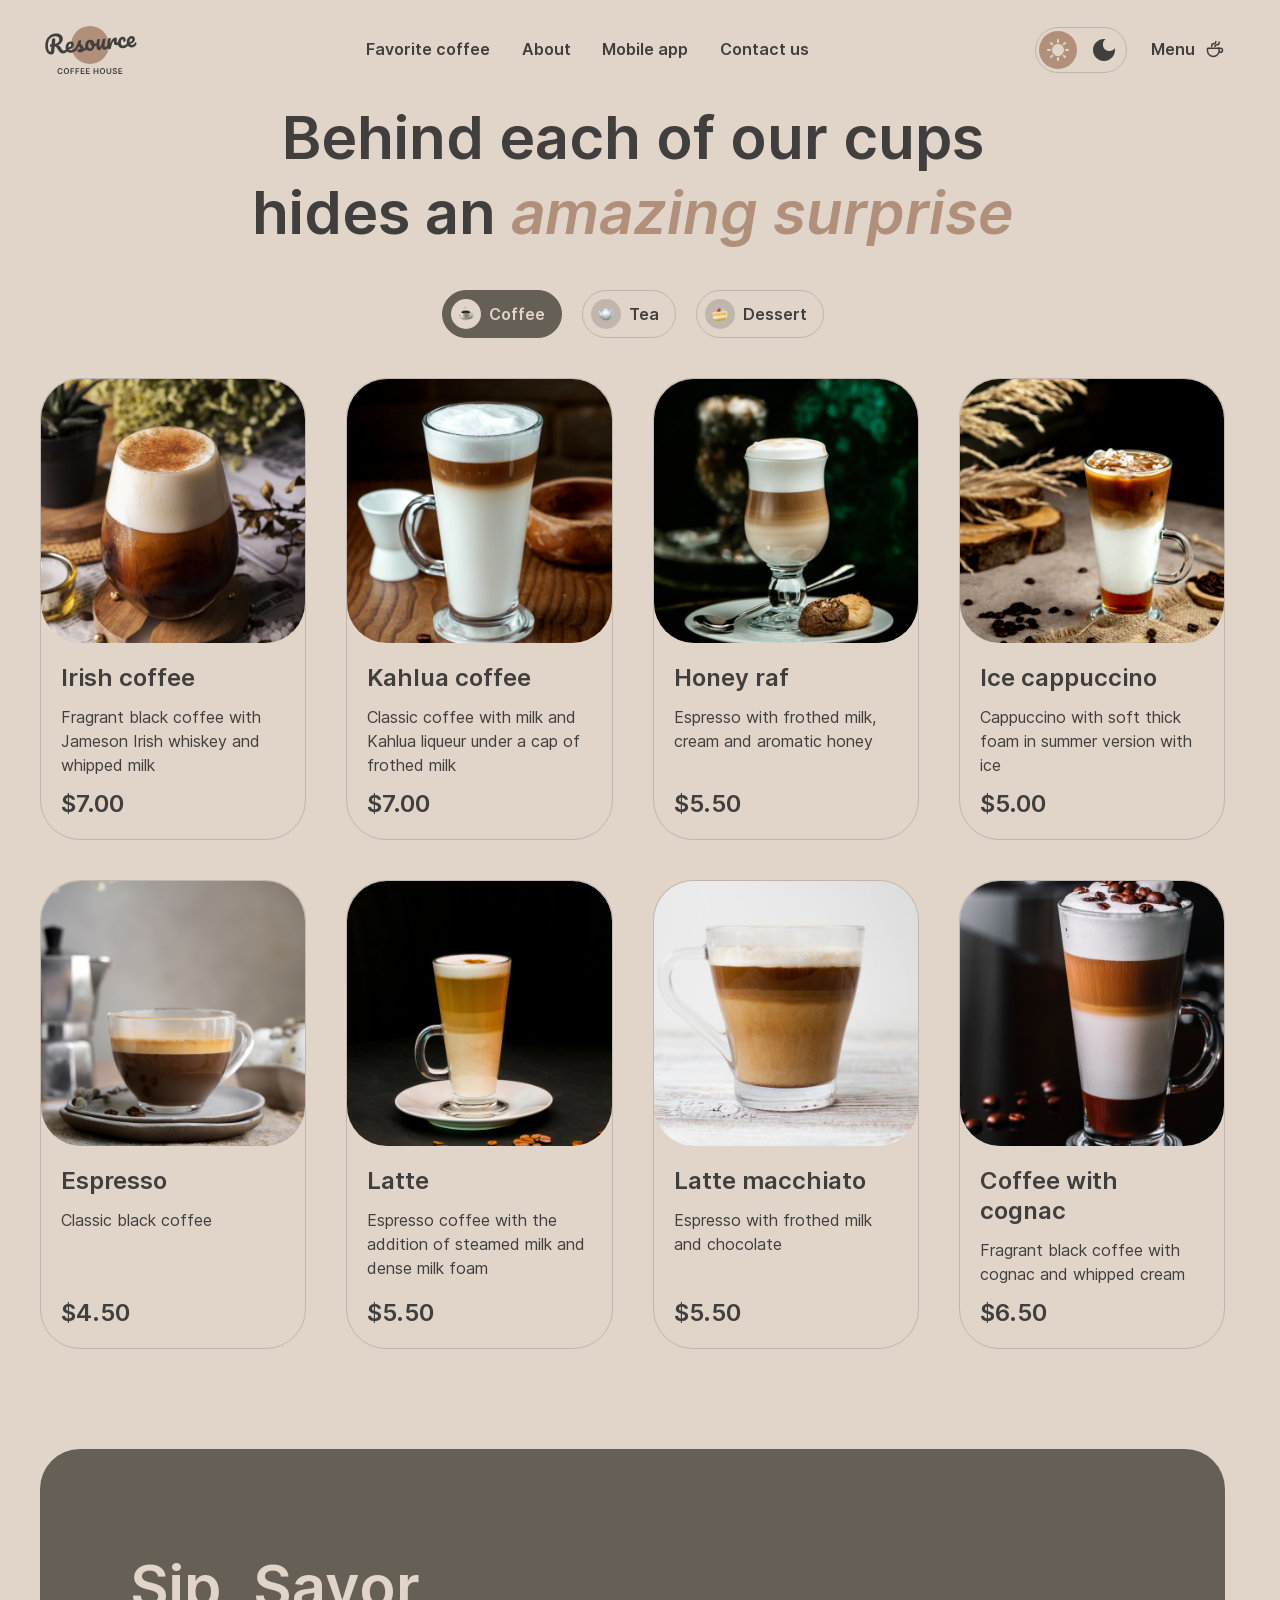
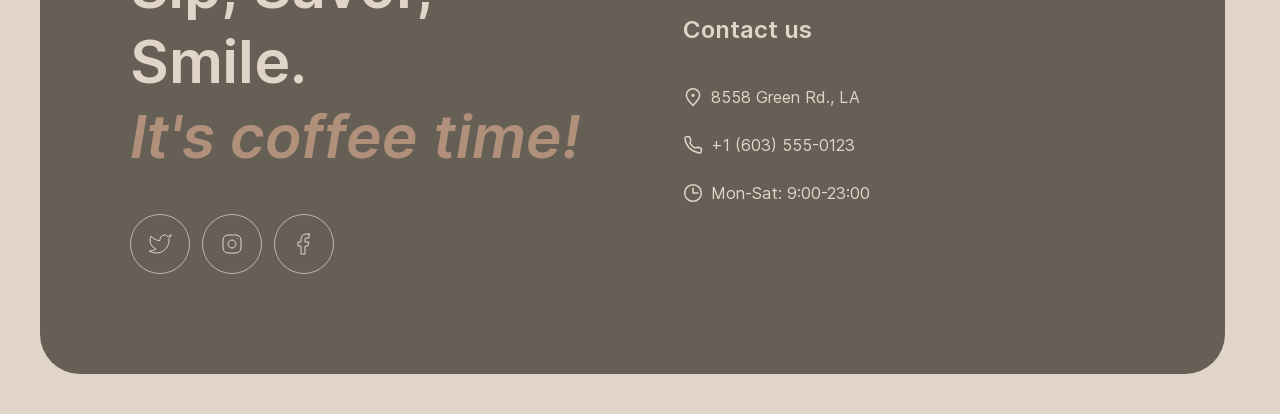
==== commit 3304cf71: "feat: add modal implementation" ====
--- a/menu.html
+++ b/menu.html
@@ -82,6 +82,64 @@
           </button>
         </div>
         <div class="catalogue-cards"></div>
+        <dialog class="modal" id="product-modal">
+          <div class="modal-container">
+            <img class="modal-image" src="" alt="">
+            <div class="modal-info">
+              <div class="modal-info_title-container">
+                <p class="modal-title title"></p>
+                <p class="modal-description"></p>
+              </div>
+              <div class="modal-info_size-container">
+                <p class="size-title">Size</p>
+                <div class="modal-buttons size-buttons">
+                  <button class="modal-button button size-choice">
+                    <span class="modal-button_icon">S</span>
+                    <span class="modal-button_text size-text-s"></span>
+                  </button>
+                  <button class="modal-button button size-choice">
+                    <span class="modal-button_icon">M</span>
+                    <span class="modal-button_text size-text-m"></span>
+                  </button>
+                  <button class="modal-button button size-choice">
+                    <span class="modal-button_icon">L</span>
+                    <span class="modal-button_text size-text-l"></span>
+                  </button>
+                </div>
+              </div>
+              <div class="modal-info_additives-container">
+                <p class="additives-title">Additives</p>
+                <div class="modal-buttons additive-buttons">
+                  <button class="modal-button button additives-choice">
+                    <span class="modal-button_icon">1</span>
+                    <span class="modal-button_text additives-text"></span>
+                  </button>
+                  <button class="modal-button button additives-choice">
+                    <span class="modal-button_icon">2</span>
+                    <span class="modal-button_text additives-text"></span>
+                  </button>
+                  <button class="modal-button button additives-choice">
+                    <span class="modal-button_icon">3</span>
+                    <span class="modal-button_text additives-text"></span>
+                  </button>
+                </div>
+              </div>
+              <div class="modal-info_price-container">
+                <span class="price-total_title title">Total:</span>
+                <span class="price-total_price title">$</span>
+              </div>
+              <div class="modal-info_alert-container">
+                <svg class="alert-icon">
+                  <use href="assets/svg/sprites.svg#alert-icon"></use>
+                </svg>
+                <p class="alert-text">The cost is not final. Download our mobile app to see the final price and place
+                  your
+                  order. Earn loyalty points and enjoy your favorite coffee with up to 20% discount.</p>
+              </div>
+              <button class="modal-info_close-button button">Close</button>
+            </div>
+          </div>
+        </dialog>
         <button class="more-button button slider-button">
           <svg class="slider-icon more-button-icon">
             <use href="assets/svg/sprites.svg#more-button-icon"></use>
--- a/style.css
+++ b/style.css
@@ -62,6 +62,7 @@
 
 html {
   scroll-behavior: smooth;
+  scrollbar-gutter: stable;
 }
 
 body {
@@ -72,6 +73,11 @@
   line-height: 150%;
   color: var(--text-primary);
   background-color: var(--bg-page);
+  scrollbar-gutter: stable;
+}
+
+body:has(dialog:open) {
+  overflow: hidden;
 }
 
 .wrapper {
@@ -386,34 +392,47 @@
   }
 }
 
-.catalogue-section_button {
+.catalogue-section_button,
+.modal-button {
   border: 1px solid var(--border-primary);
   border-radius: 100px;
   padding: 8px 16px 8px 8px;
   display: flex;
   gap: 8px;
+  color: var(--text-primary);
   transition: background-color 0.3s ease-in-out, border-color 0.3s ease-in-out, color 0.3s ease-in-out;
 }
 
-.catalogue-section_button:hover {
+.modal-button:focus-visible {
+  outline: none;
+}
+
+.catalogue-section_button:hover,
+.modal-button:hover {
   border-color: var(--bg-container);
   background-color: var(--bg-container);
   color: var(--text-inverse);
 }
 
-.catalogue-section_button-image {
+.catalogue-section_button-image,
+.modal-button_icon {
   inline-size: 30px;
   padding: 7px;
+  line-height: 1;
   border-radius: 100px;
   background-color: var(--border-primary);
-  transition: background-color 0.3s ease-in-out;
-}
-
-.catalogue-section_button:hover .catalogue-section_button-image {
+  color: var(--text-primary);
+  transition: background-color 0.3s ease-in-out, color 0.3s ease-in-out;
+}
+
+.catalogue-section_button:hover .catalogue-section_button-image,
+.modal-button:hover .modal-button_icon {
+  color: var(--text-primary);
   background-color: var(--bg-page);
 }
 
-.catalogue-section_button.active {
+.catalogue-section_button.active,
+.modal-button.active {
   border-color: var(--bg-container);
   background-color: var(--bg-container);
   color: var(--text-inverse);
@@ -479,6 +498,109 @@
   margin-block-start: auto;
 }
 
+.modal {
+  margin: auto;
+  border: none;
+  inline-size: 800px;
+  border-radius: 40px;
+  background-color: var(--bg-page);
+  padding: 16px;
+  color: inherit;
+  opacity: 0;
+  transform: translateY(700px);
+  transition: all 0.5s ease-in-out;
+}
+
+.modal:open {
+  opacity: 1;
+  transform: translateY(0);
+}
+
+@starting-style {
+  .modal:open {
+    opacity: 0;
+    transform: translateY(700px);
+  }
+}
+
+.modal-container {
+  display: flex;
+  gap: 20px;
+  align-items: flex-start;
+}
+
+.modal::backdrop {
+  background-color: var(--bg-overlay);
+}
+
+.modal-image {
+  block-size: 310px;
+  inline-size: 310px;
+  border-radius: 40px;
+}
+
+.modal-info {
+  display: flex;
+  flex-direction: column;
+  gap: 20px;
+}
+
+.modal-info_title-container {
+  display: flex;
+  flex-direction: column;
+  gap: 12px;
+}
+
+.modal-info_size-container,
+.modal-info_additives-container {
+  display: flex;
+  flex-direction: column;
+  gap: 8px;
+}
+
+.modal-buttons {
+  display: flex;
+  gap: 8px;
+}
+
+.modal-info_price-container {
+  display: flex;
+  justify-content: space-between;
+}
+
+.modal-info_alert-container {
+  display: flex;
+  align-items: flex-start;
+  gap: 8px;
+  padding-block: 12px;
+  border-block-start: 1px solid var(--border-primary);
+}
+
+.alert-icon {
+  fill: none;
+  stroke: var(--text-primary);
+  block-size: 16px;
+  inline-size: 16px;
+}
+
+.alert-text {
+  font-size: 10px;
+  line-height: 140%;
+}
+
+.modal-info_close-button {
+  border: 1px solid var(--border-primary);
+  align-self: stretch;
+  padding-block: 10px;
+  transition: background-color 0.3s ease-in-out, border-color 0.3s ease-in-out, color 0.3s ease-in-out;
+}
+
+.modal-info_close-button:hover {
+  border-color: var(--bg-container);
+  background-color: var(--bg-container);
+  color: var(--text-inverse);
+}
+
 .hero-section_button {
   align-self: flex-start;
   padding: 20px 78px;
@@ -520,7 +642,10 @@
 .slider-content_about-title,
 .contacts-container_title,
 .catalogue-card_title,
-.catalogue-card_price {
+.catalogue-card_price,
+.modal-title,
+.price-total_title,
+.price-total_price {
   line-height: 125%;
   font-size: 24px;
 }
